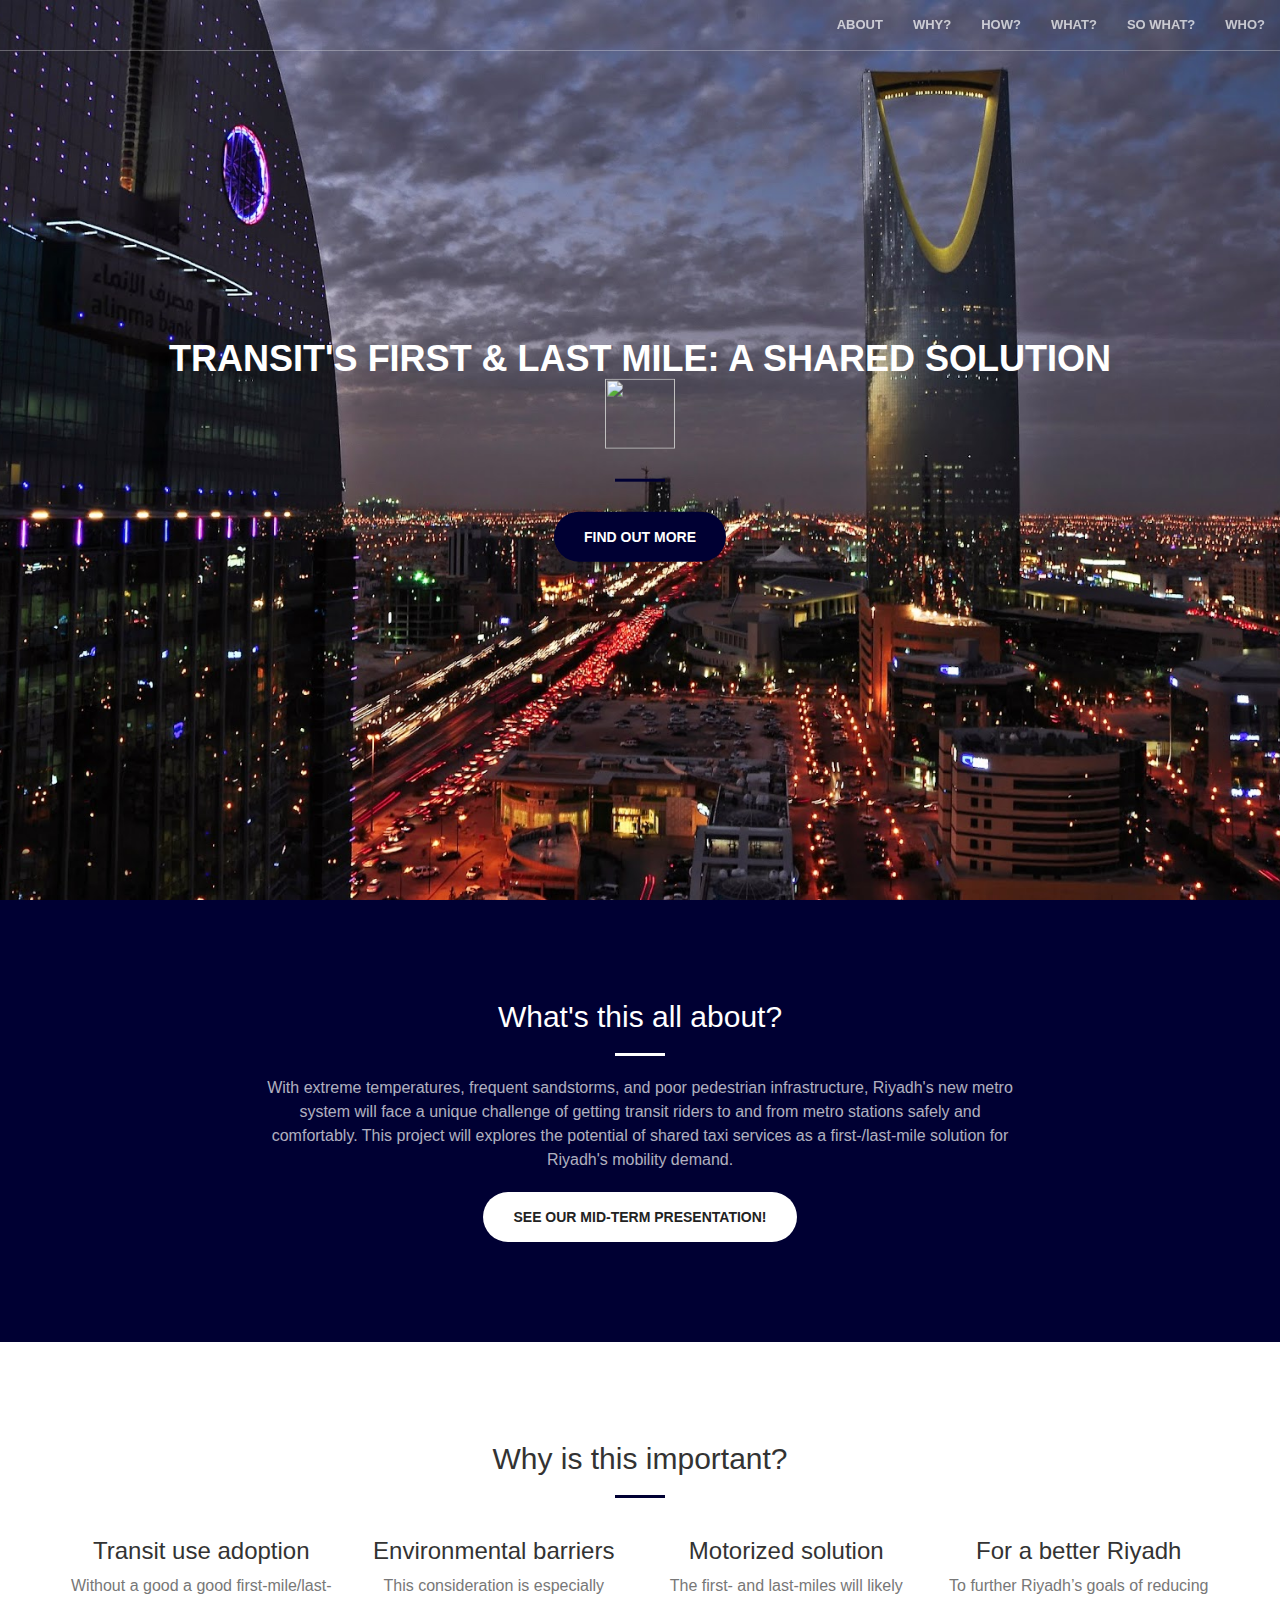
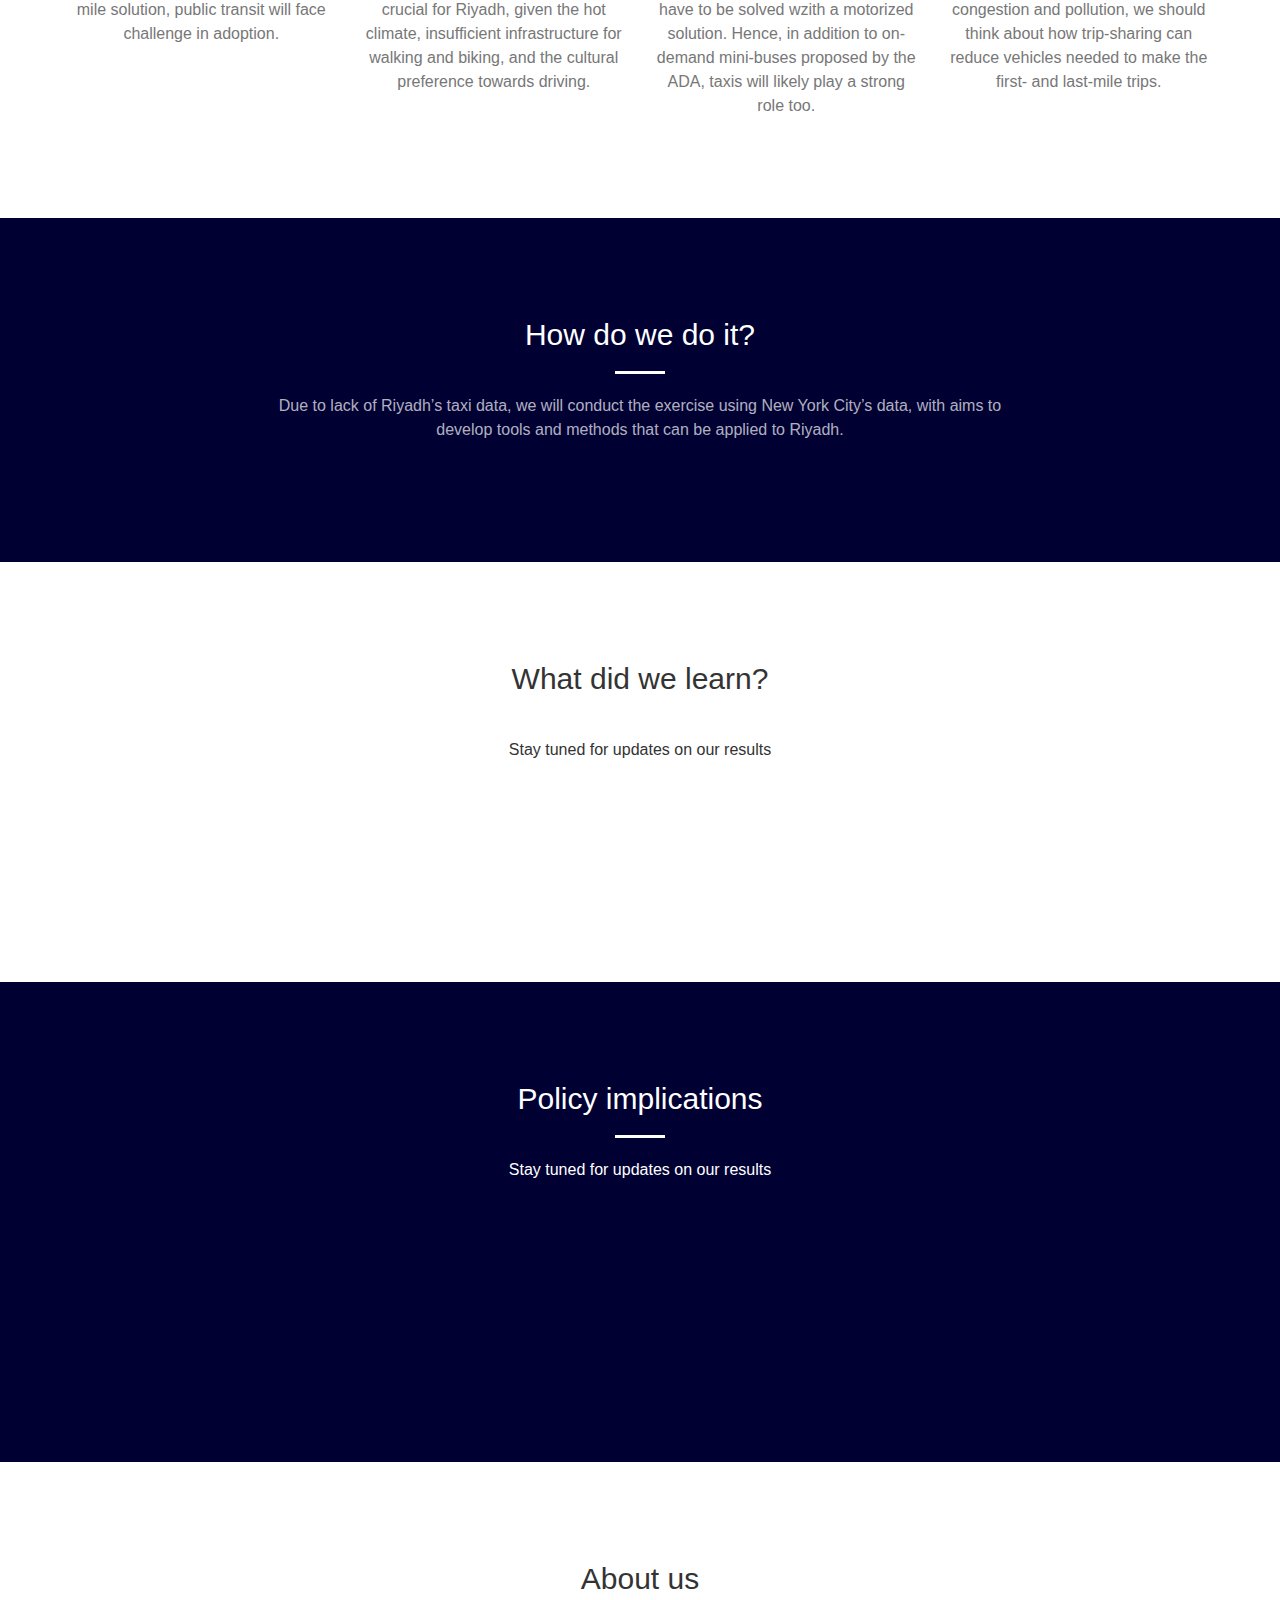
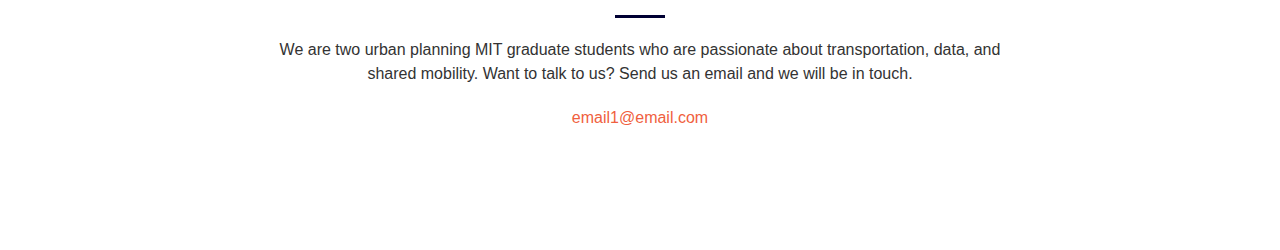
==== index.html @ 42cf821a "Added files via upload" ====
<!DOCTYPE html>
<html lang="en">

<head>

    <meta charset="utf-8">
    <meta http-equiv="X-UA-Compatible" content="IE=edge">
    <meta name="viewport" content="width=device-width, initial-scale=1">
    <meta name="description" content="">
    <meta name="author" content="">

    <title>PROJECT NAME HERE</title>
    <link rel="shortcut icon" href="project site/favicon.ico">

    <!-- Bootstrap Core CSS -->
    <link rel="stylesheet" href="project site/css/bootstrap.min.css" type="text/css">

    <!-- Custom Fonts 
    <link href='http://fonts.googleapis.com/css?family=Open+Sans:300italic,400italic,600italic,700italic,800italic,400,300,600,700,800' rel='stylesheet' type='text/css'>
    <link href='http://fonts.googleapis.com/css?family=Merriweather:400,300,300italic,400italic,700,700italic,900,900italic' rel='stylesheet' type='text/css'>
    <link rel="stylesheet" href="font-awesome/css/font-awesome.min.css" type="text/css">
    -->

    <!-- Plugin CSS -->
    <link rel="stylesheet" href="project site/css/animate.min.css" type="text/css">

    <!-- Custom CSS -->
    <link rel="stylesheet" href="project site/css/creative.css" type="text/css">

    <!-- HTML5 Shim and Respond.js IE8 support of HTML5 elements and media queries -->
    <!-- WARNING: Respond.js doesn't work if you view the page via file:// -->
    <!--[if lt IE 9]>
        <script src="https://oss.maxcdn.com/libs/html5shiv/3.7.0/html5shiv.js"></script>
        <script src="https://oss.maxcdn.com/libs/respond.js/1.4.2/respond.min.js"></script>
    <![endif]-->

</head>

<body id="page-top">

    <nav id="mainNav" class="navbar navbar-default navbar-fixed-top">
        <div class="container-fluid">
            <!-- Brand and toggle get grouped for better mobile display -->
            <div class="navbar-header">
                <button type="button" class="navbar-toggle collapsed" data-toggle="collapse" data-target="#bs-example-navbar-collapse-1">
                    <span class="sr-only">Toggle navigation</span>
                    <span class="icon-bar"></span>
                    <span class="icon-bar"></span>
                    <span class="icon-bar"></span>
                </button>

            </div>

            <!-- Collect the nav links, forms, and other content for toggling -->
            <div class="collapse navbar-collapse" id="bs-example-navbar-collapse-1">
                <ul class="nav navbar-nav navbar-right">
                    <li>
                        <a class="page-scroll" href="#about">About</a>
                    </li>
                    <li>
                        <a class="page-scroll" href="#why">Why?</a>
                    </li>
                    <li>
                        <a class="page-scroll" href="#method">How?</a>
                    </li>
                    <li>
                        <a class="page-scroll" href="#results">What?</a>
                    </li>
                    <li>
                        <a class="page-scroll" href="#policy">So what?</a>
                    </li>
                    <li>
                        <a class="page-scroll" href="#contact">Who?</a>
                    </li>
                </ul>
            </div>
            <!-- /.navbar-collapse -->
        </div>
        <!-- /.container-fluid -->
    </nav>

    <header>
        <div class="header-content">
            <div class="header-content-inner">
                <h1>Transit's First & Last Mile: a shared solution</h1>
                <img src="img/logo.png" style="width:70px;height:70px;">
                <hr>
                <a href="#about" class="btn btn-primary btn-xl page-scroll">Find Out More</a>
            </div>
        </div>
    </header>

    <section class="bg-primary" id="about">
        <div class="container">
            <div class="row">
                <div class="col-lg-8 col-lg-offset-2 text-center">
                    <h2 class="section-heading">What's this all about?</h2>
                    <hr class="light">
                    <p class="text-faded">With extreme temperatures, frequent sandstorms, and poor pedestrian infrastructure, Riyadh's new metro system will face a unique challenge of getting transit riders to and from metro stations safely and comfortably. This project will explores the potential of shared taxi services as a first-/last-mile solution for Riyadh's mobility demand.</p>
                    <a href=".\midterm_presentation.pptx" class="btn btn-default btn-xl">See our mid-term presentation!</a>
                </div>
            </div>
        </div>
    </section>

    <section id="why">
        <div class="container">
            <div class="row">
                <div class="col-lg-12 text-center">
                    <h2 class="section-heading">Why is this important?</h2>
                    <hr class="primary">
                </div>
            </div>
        </div>
        <div class="container">
            <div class="row">
                <div class="col-lg-3 col-md-6 text-center">
                    <div class="service-box">
                        <i class="fa fa-4x fa-diamond wow bounceIn text-primary"></i>
                        <h3>Transit use adoption</h3>
                        <p class="text-muted">Without a good a good first-mile/last-mile solution, public transit will face challenge in adoption.</p>
                    </div>
                </div>
                <div class="col-lg-3 col-md-6 text-center">
                    <div class="service-box">
                        <i class="fa fa-4x fa-paper-plane wow bounceIn text-primary" data-wow-delay=".1s"></i>
                        <h3>Environmental barriers</h3>
                        <p class="text-muted">This consideration is especially crucial for Riyadh, given the hot climate, insufficient infrastructure for walking and biking, and the cultural preference towards driving.</p>
                    </div>
                </div>
                <div class="col-lg-3 col-md-6 text-center">
                    <div class="service-box">
                        <i class="fa fa-4x fa-newspaper-o wow bounceIn text-primary" data-wow-delay=".2s"></i>
                        <h3>Motorized solution</h3>
                        <p class="text-muted">The first- and last-miles will likely have to be solved wzith a motorized solution. Hence, in addition to on-demand mini-buses proposed by the ADA, taxis will likely play a strong role too.</p>
                    </div>
                </div>
                <div class="col-lg-3 col-md-6 text-center">
                    <div class="service-box">
                        <i class="fa fa-4x fa-heart wow bounceIn text-primary" data-wow-delay=".3s"></i>
                        <h3>For a better Riyadh</h3>
                        <p class="text-muted">To further Riyadh’s goals of reducing congestion and pollution, we should think about how trip-sharing can reduce vehicles needed to make the first- and last-mile trips.</p>
                    </div>
                </div>
            </div>
        </div>
    </section>

    <section class="bg-primary" id="method">
        <div class="container">
            <div class="row">
                <div class="col-lg-8 col-lg-offset-2 text-center">
                    <h2 class="section-heading">How do we do it?</h2>
                    <hr class="light">
                    <p class="text-faded">Due to lack of Riyadh’s taxi data, we will conduct the exercise using New York City’s data, with aims to develop tools and methods that can be applied to Riyadh. </p>
                </div>
            </div>
        </div>
    </section>

    <section id="results">
        <div class="container">
            <div class="row">
                <div class="col-lg-8 col-lg-offset-2 text-center">
                    <h2 class="section-heading">What did we learn?</h2>
                    <hr class="light">
                    <p>Stay tuned for updates on our results</p>
                    <br><br><br><br><br>
                </div>
            </div>
        </div>
    </section>

    <section class="bg-primary" id="policy">
        <div class="container">
            <div class="row">
                <div class="col-lg-8 col-lg-offset-2 text-center">
                    <h2 class="section-heading">Policy implications</h2>
                    <hr class="light">
                    <p>Stay tuned for updates on our results</p>
                    <br><br><br><br><br><br><br><br>
            </div>
        </div>
    </section>

    <section id="contact">
        <div class="container">
            <div class="row">
                <div class="col-lg-8 col-lg-offset-2 text-center">
                    <h2 class="section-heading">About us</h2>
                    <hr class="primary">
                    <p>We are two urban planning MIT graduate students who are passionate about transportation, data, and shared mobility. Want to talk to us? Send us an email and we will be in touch.</p>
                     <p><a href="mailto:email1@email.com">email1@email.com</a></p>
                </div>
            </div>
        </div>
    </section>

    <!-- jQuery -->
    <script src="js/jquery.js"></script>

    <!-- Bootstrap Core JavaScript -->
    <script src="js/bootstrap.min.js"></script>

    <!-- Plugin JavaScript -->
    <script src="js/jquery.easing.min.js"></script>
    <script src="js/jquery.fittext.js"></script>
    <script src="js/wow.min.js"></script>

    <!-- Custom Theme JavaScript -->
    <script src="js/creative.js"></script>

</body>

</html>
---- project site/css/creative.css ----
/*!
 * Start Bootstrap - Creative Bootstrap Theme (http://startbootstrap.com)
 * Code licensed under the Apache License v2.0.
 * For details, see http://www.apache.org/licenses/LICENSE-2.0.
 */

html,
body {
    width: 100%;
    height: 100%;
}

body {
    font-family: Merriweather,'Helvetica Neue',Arial,sans-serif;
}

hr {
    max-width: 50px;
    border-color: #000033;
    border-width: 3px;
}

hr.light {
    border-color: #fff;
}

a {
    color: #f05f40;
    -webkit-transition: all .35s;
    -moz-transition: all .35s;
    transition: all .35s;
}

a:hover,
a:focus {
    color: #eb3812;
}

h1,
h2,
h3,
h4,
h5,
h6 {
    font-family: 'Open Sans','Helvetica Neue',Arial,sans-serif;
}

p {
    margin-bottom: 20px;
    font-size: 16px;
    line-height: 1.5;
}

.bg-primary {
    background-color: #000033;
}

.bg-dark {
    color: #fff;
    background-color: #222;
}

.text-faded {
    color: rgba(255,255,255,.7);
}

section {
    padding: 100px 0;
}

aside {
    padding: 50px 0;
}

.no-padding {
    padding: 0;
}

.navbar-default {
    border-color: rgba(34,34,34,.05);
    font-family: 'Open Sans','Helvetica Neue',Arial,sans-serif;
    background-color: #fff;
    -webkit-transition: all .35s;
    -moz-transition: all .35s;
    transition: all .35s;
}

.navbar-default .navbar-header .navbar-brand {
    text-transform: uppercase;
    font-family: 'Open Sans','Helvetica Neue',Arial,sans-serif;
    font-weight: 700;
    color: #f05f40;
}

.navbar-default .navbar-header .navbar-brand:hover,
.navbar-default .navbar-header .navbar-brand:focus {
    color: #eb3812;
}

.navbar-default .nav > li>a,
.navbar-default .nav>li>a:focus {
    text-transform: uppercase;
    font-size: 13px;
    font-weight: 700;
    color: #222;
}

.navbar-default .nav > li>a:hover,
.navbar-default .nav>li>a:focus:hover {
    color: #f05f40;
}

.navbar-default .nav > li.active>a,
.navbar-default .nav>li.active>a:focus {
    color: #f05f40!important;
    background-color: transparent;
}

.navbar-default .nav > li.active>a:hover,
.navbar-default .nav>li.active>a:focus:hover {
    background-color: transparent;
}

@media(min-width:768px) {
    .navbar-default {
        border-color: rgba(255,255,255,.3);
        background-color: transparent;
    }

    .navbar-default .navbar-header .navbar-brand {
        color: rgba(255,255,255,.7);
    }

    .navbar-default .navbar-header .navbar-brand:hover,
    .navbar-default .navbar-header .navbar-brand:focus {
        color: #fff;
    }

    .navbar-default .nav > li>a,
    .navbar-default .nav>li>a:focus {
        color: rgba(255,255,255,.7);
    }

    .navbar-default .nav > li>a:hover,
    .navbar-default .nav>li>a:focus:hover {
        color: #fff;
    }

    .navbar-default.affix {
        border-color: rgba(34,34,34,.05);
        background-color: #fff;
    }

    .navbar-default.affix .navbar-header .navbar-brand {
        font-size: 14px;
        color: #f05f40;
    }

    .navbar-default.affix .navbar-header .navbar-brand:hover,
    .navbar-default.affix .navbar-header .navbar-brand:focus {
        color: #eb3812;
    }

    .navbar-default.affix .nav > li>a,
    .navbar-default.affix .nav>li>a:focus {
        color: #222;
    }

    .navbar-default.affix .nav > li>a:hover,
    .navbar-default.affix .nav>li>a:focus:hover {
        color: #f05f40;
    }
}

header {
    position: relative;
    width: 100%;
    min-height: auto;
    text-align: center;
    color: #fff;
    background-image: url(../img/header.jpg);
    background-position: center;
    -webkit-background-size: cover;
    -moz-background-size: cover;
    background-size: cover;
    -o-background-size: cover;
}

header .header-content {
    position: relative;
    width: 100%;
    padding: 100px 15px;
    text-align: center;
}

header .header-content .header-content-inner h1 {
    margin-top: 0;
    margin-bottom: 0;
    text-transform: uppercase;
    font-weight: 700;
}

header .header-content .header-content-inner hr {
    margin: 30px auto;
}

header .header-content .header-content-inner p {
    margin-bottom: 50px;
    font-size: 16px;
    font-weight: 300;
    color: rgba(255,255,255,.7);
}

@media(min-width:768px) {
    header {
        min-height: 100%;
    }

    header .header-content {
        position: absolute;
        top: 50%;
        padding: 0 50px;
        -webkit-transform: translateY(-50%);
        -ms-transform: translateY(-50%);
        transform: translateY(-50%);
    }

    header .header-content .header-content-inner {
        margin-right: auto;
        margin-left: auto;
        max-width: 1000px;
    }

    header .header-content .header-content-inner p {
        margin-right: auto;
        margin-left: auto;
        max-width: 80%;
        font-size: 18px;
    }
}

.section-heading {
    margin-top: 0;
}

.service-box {
    margin: 50px auto 0;
    max-width: 400px;
}

@media(min-width:992px) {
    .service-box {
        margin: 20px auto 0;
    }
}

.service-box p {
    margin-bottom: 0;
}

.portfolio-box {
    display: block;
    position: relative;
    margin: 0 auto;
    max-width: 650px;
}

.portfolio-box .portfolio-box-caption {
    display: block;
    position: absolute;
    bottom: 0;
    width: 100%;
    height: 100%;
    text-align: center;
    color: #fff;
    opacity: 0;
    background: rgba(240,95,64,.9);
    -webkit-transition: all .35s;
    -moz-transition: all .35s;
    transition: all .35s;
}

.portfolio-box .portfolio-box-caption .portfolio-box-caption-content {
    position: absolute;
    top: 50%;
    width: 100%;
    text-align: center;
    transform: translateY(-50%);
}

.portfolio-box .portfolio-box-caption .portfolio-box-caption-content .project-category,
.portfolio-box .portfolio-box-caption .portfolio-box-caption-content .project-name {
    padding: 0 15px;
    font-family: 'Open Sans','Helvetica Neue',Arial,sans-serif;
}

.portfolio-box .portfolio-box-caption .portfolio-box-caption-content .project-category {
    text-transform: uppercase;
    font-size: 14px;
    font-weight: 600;
}

.portfolio-box .portfolio-box-caption .portfolio-box-caption-content .project-name {
    font-size: 18px;
}

.portfolio-box:hover .portfolio-box-caption {
    opacity: 1;
}

@media(min-width:768px) {
    .portfolio-box .portfolio-box-caption .portfolio-box-caption-content .project-category {
        font-size: 16px;
    }

    .portfolio-box .portfolio-box-caption .portfolio-box-caption-content .project-name {
        font-size: 22px;
    }
}

.call-to-action h2 {
    margin: 0 auto 20px;
}

.text-primary {
    color: #f05f40;
}

.no-gutter > [class*=col-] {
    padding-right: 0;
    padding-left: 0;
}

.btn-default {
    border-color: #fff;
    color: #222;
    background-color: #fff;
    -webkit-transition: all .35s;
    -moz-transition: all .35s;
    transition: all .35s;
}

.btn-default:hover,
.btn-default:focus,
.btn-default.focus,
.btn-default:active,
.btn-default.active,
.open > .dropdown-toggle.btn-default {
    border-color: #ededed;
    color: #222;
    background-color: #f2f2f2;
}

.btn-default:active,
.btn-default.active,
.open > .dropdown-toggle.btn-default {
    background-image: none;
}

.btn-default.disabled,
.btn-default[disabled],
fieldset[disabled] .btn-default,
.btn-default.disabled:hover,
.btn-default[disabled]:hover,
fieldset[disabled] .btn-default:hover,
.btn-default.disabled:focus,
.btn-default[disabled]:focus,
fieldset[disabled] .btn-default:focus,
.btn-default.disabled.focus,
.btn-default[disabled].focus,
fieldset[disabled] .btn-default.focus,
.btn-default.disabled:active,
.btn-default[disabled]:active,
fieldset[disabled] .btn-default:active,
.btn-default.disabled.active,
.btn-default[disabled].active,
fieldset[disabled] .btn-default.active {
    border-color: #fff;
    background-color: #fff;
}

.btn-default .badge {
    color: #fff;
    background-color: #222;
}

.btn-primary {
    border-color: #000033;
    color: #fff;
    background-color: #000033;
    -webkit-transition: all .35s;
    -moz-transition: all .35s;
    transition: all .35s;
}

.btn-primary:hover,
.btn-primary:focus,
.btn-primary.focus,
.btn-primary:active,
.btn-primary.active,
.open > .dropdown-toggle.btn-primary {
    border-color: #ed431f;
    color: #fff;
    background-color: #ee4b28;
}

.btn-primary:active,
.btn-primary.active,
.open > .dropdown-toggle.btn-primary {
    background-image: none;
}

.btn-primary.disabled,
.btn-primary[disabled],
fieldset[disabled] .btn-primary,
.btn-primary.disabled:hover,
.btn-primary[disabled]:hover,
fieldset[disabled] .btn-primary:hover,
.btn-primary.disabled:focus,
.btn-primary[disabled]:focus,
fieldset[disabled] .btn-primary:focus,
.btn-primary.disabled.focus,
.btn-primary[disabled].focus,
fieldset[disabled] .btn-primary.focus,
.btn-primary.disabled:active,
.btn-primary[disabled]:active,
fieldset[disabled] .btn-primary:active,
.btn-primary.disabled.active,
.btn-primary[disabled].active,
fieldset[disabled] .btn-primary.active {
    border-color: #f05f40;
    background-color: #f05f40;
}

.btn-primary .badge {
    color: #f05f40;
    background-color: #fff;
}

.btn {
    border: 0;
    border-radius: 300px;
    text-transform: uppercase;
    font-family: 'Open Sans','Helvetica Neue',Arial,sans-serif;
    font-weight: 700;
}

.btn-xl {
    padding: 15px 30px;
}

::-moz-selection {
    text-shadow: none;
    color: #fff;
    background: #222;
}

::selection {
    text-shadow: none;
    color: #fff;
    background: #222;
}

img::selection {
    color: #fff;
    background: 0 0;
}

img::-moz-selection {
    color: #fff;
    background: 0 0;
}

body {
    webkit-tap-highlight-color: #222;
}
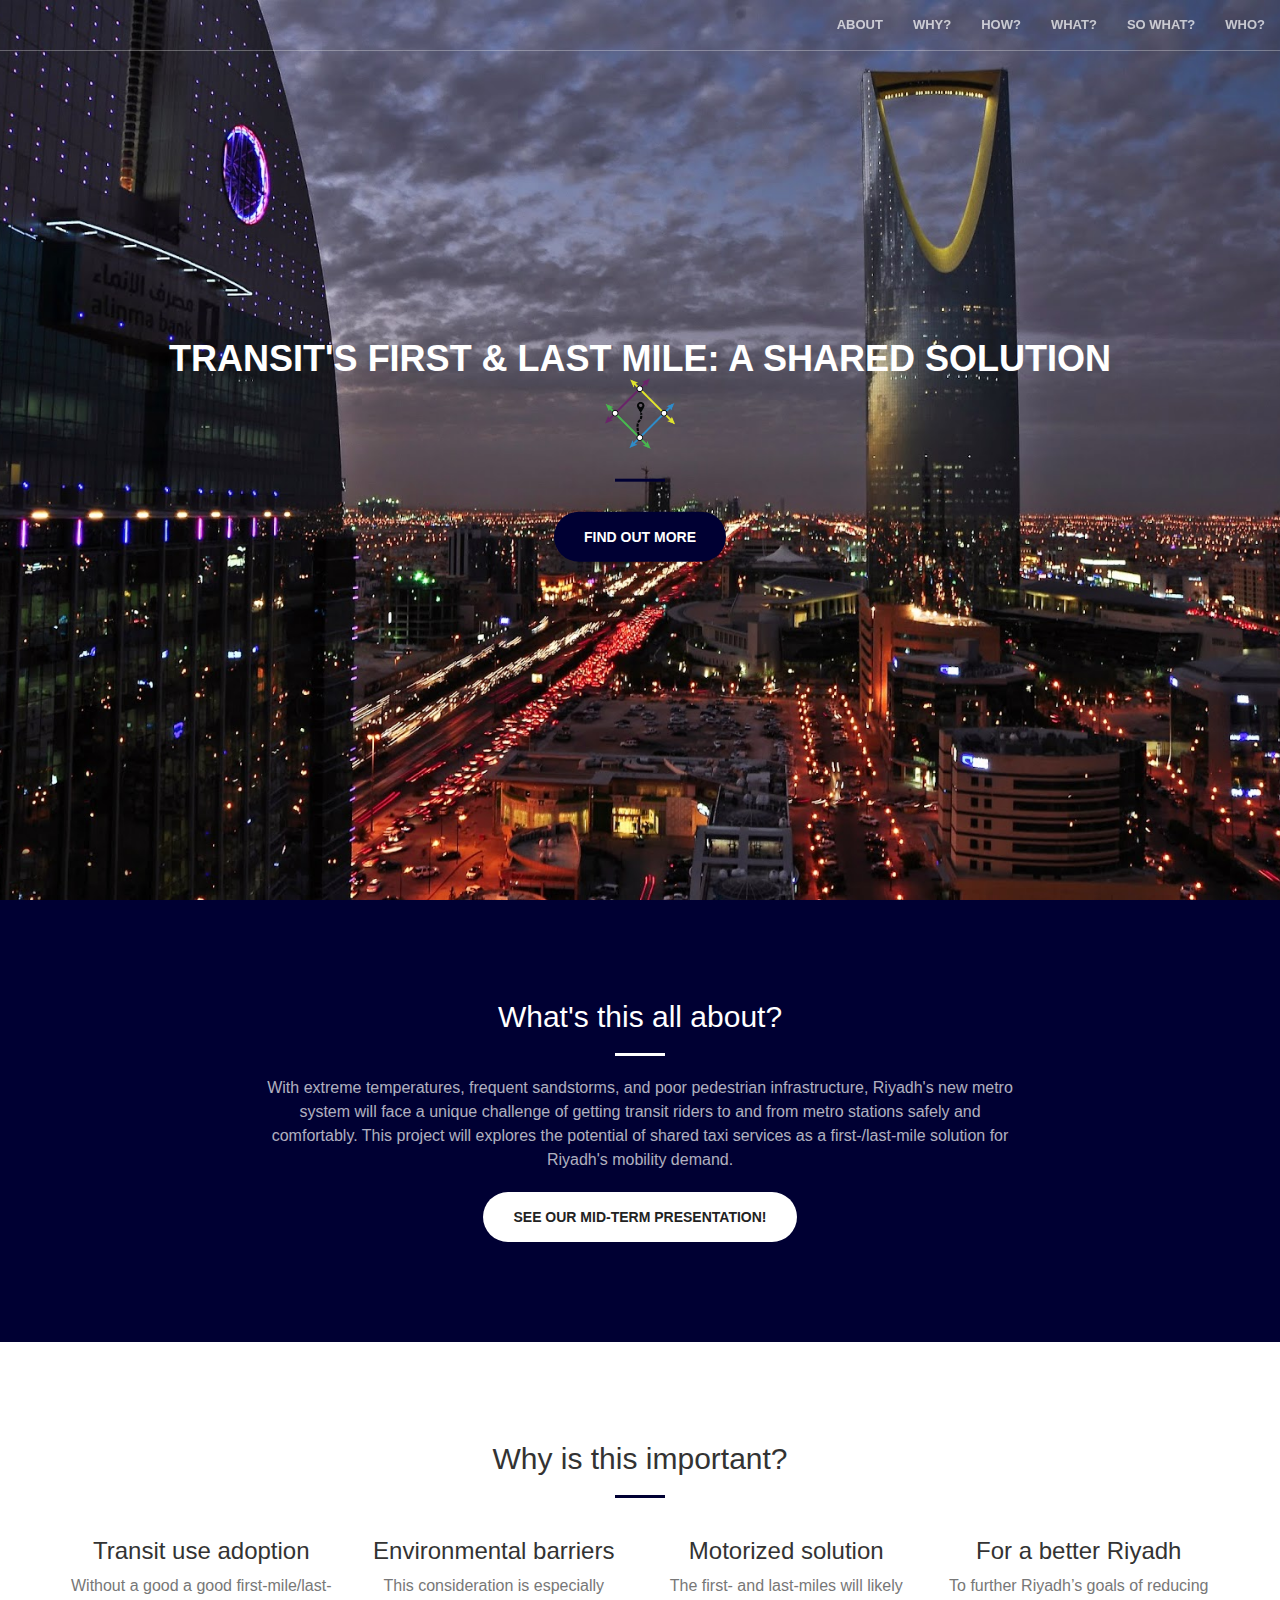
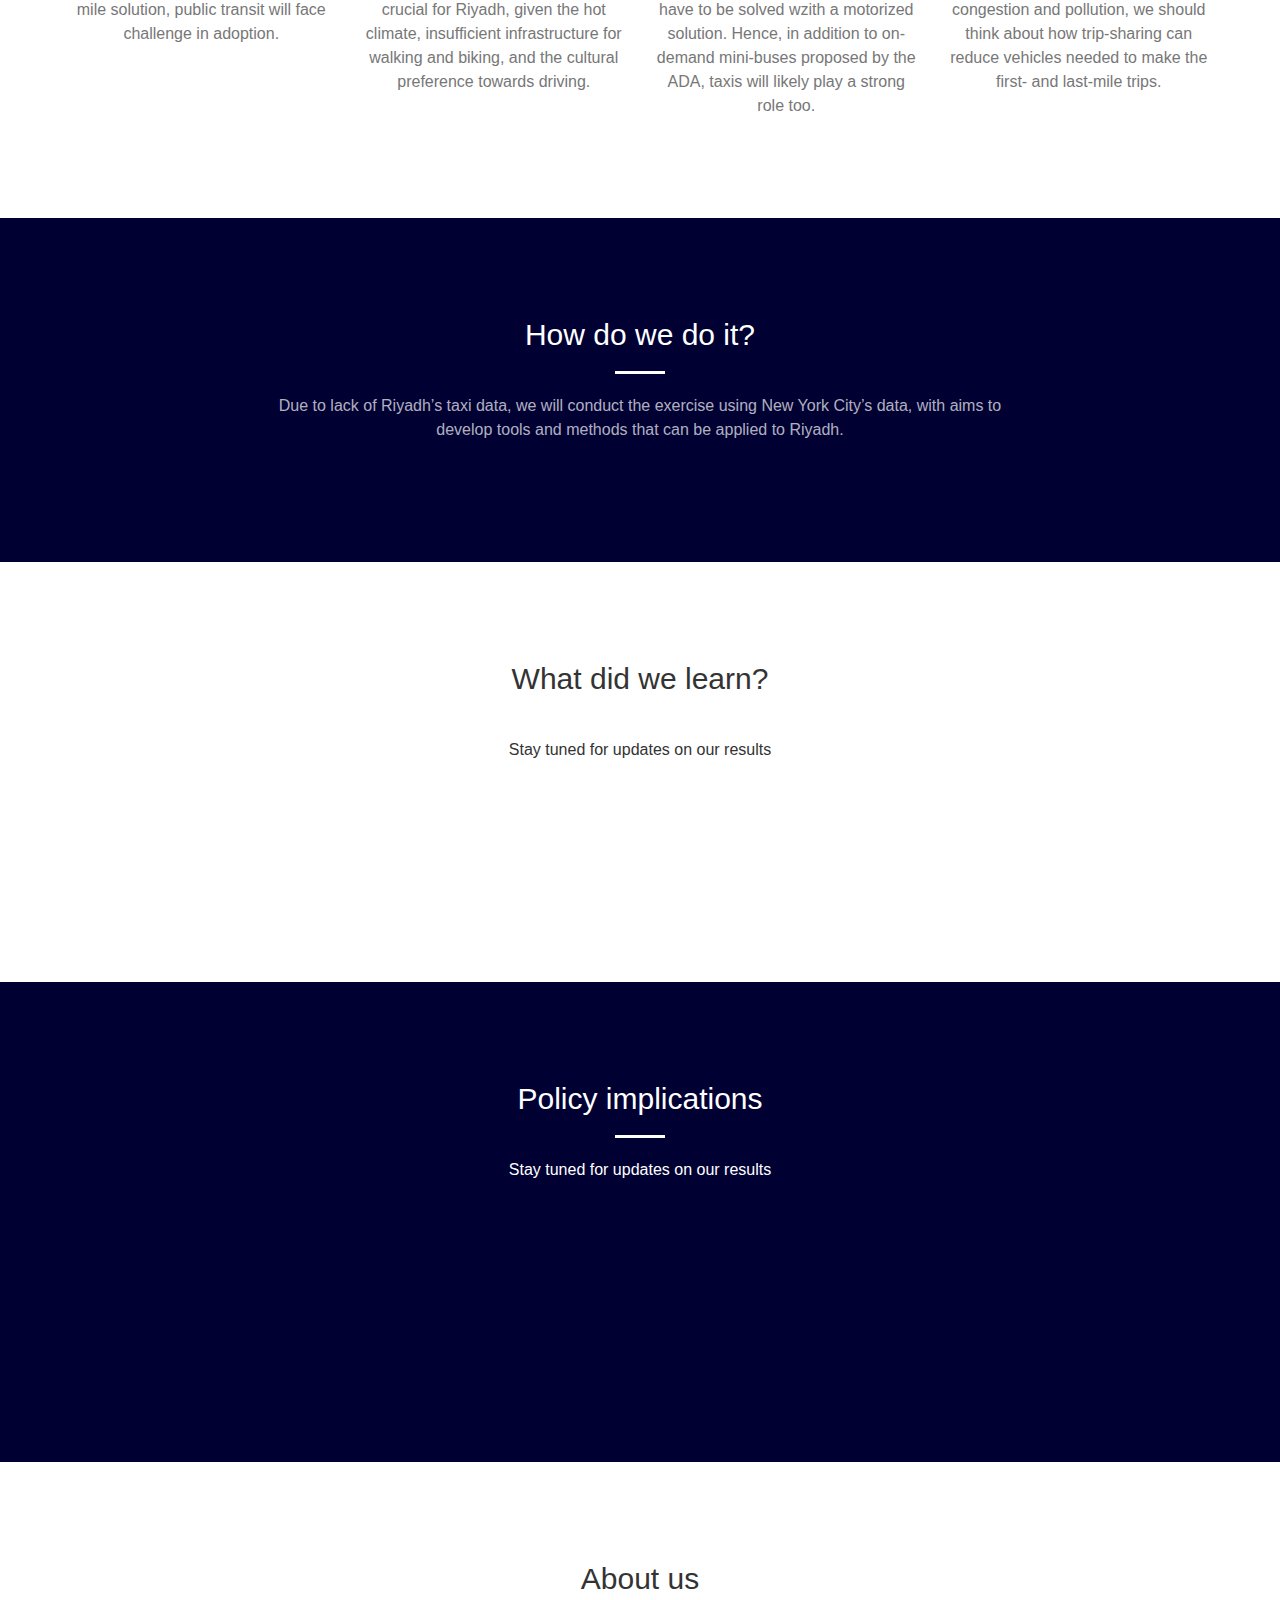
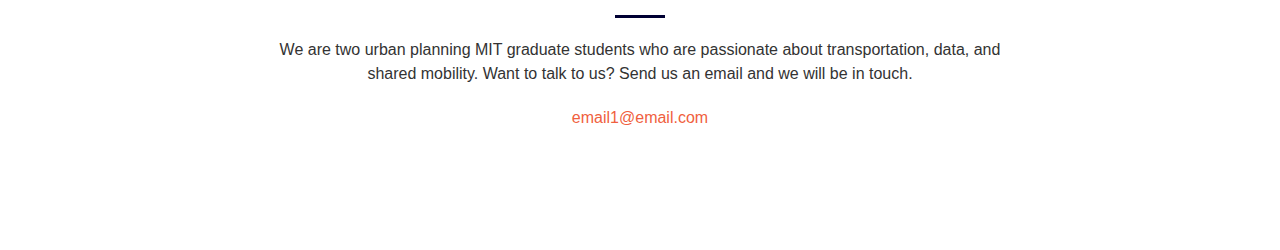
==== commit 422000c5: "Update index.html" ====
--- a/index.html
+++ b/index.html
@@ -83,7 +83,7 @@
         <div class="header-content">
             <div class="header-content-inner">
                 <h1>Transit's First & Last Mile: a shared solution</h1>
-                <img src="img/logo.png" style="width:70px;height:70px;">
+                <img src="project site/img/logo.png" style="width:70px;height:70px;">
                 <hr>
                 <a href="#about" class="btn btn-primary btn-xl page-scroll">Find Out More</a>
             </div>
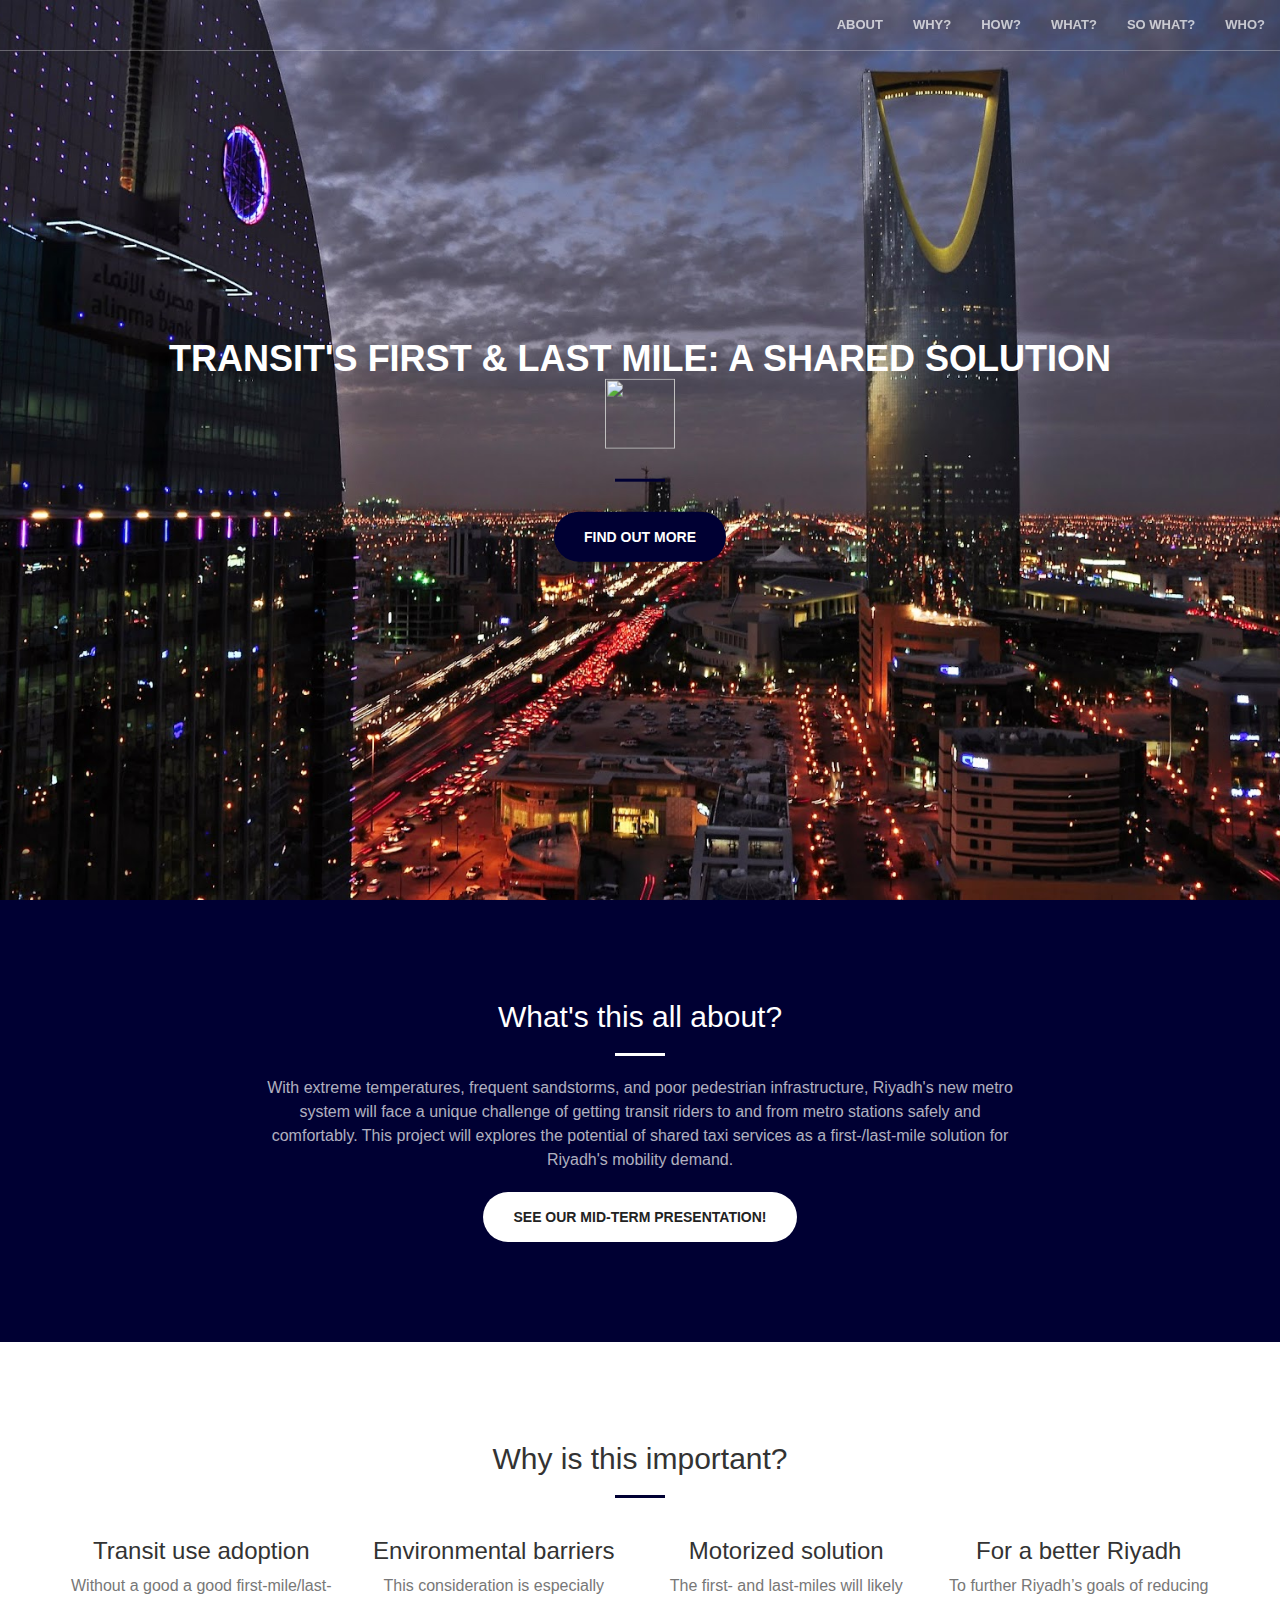
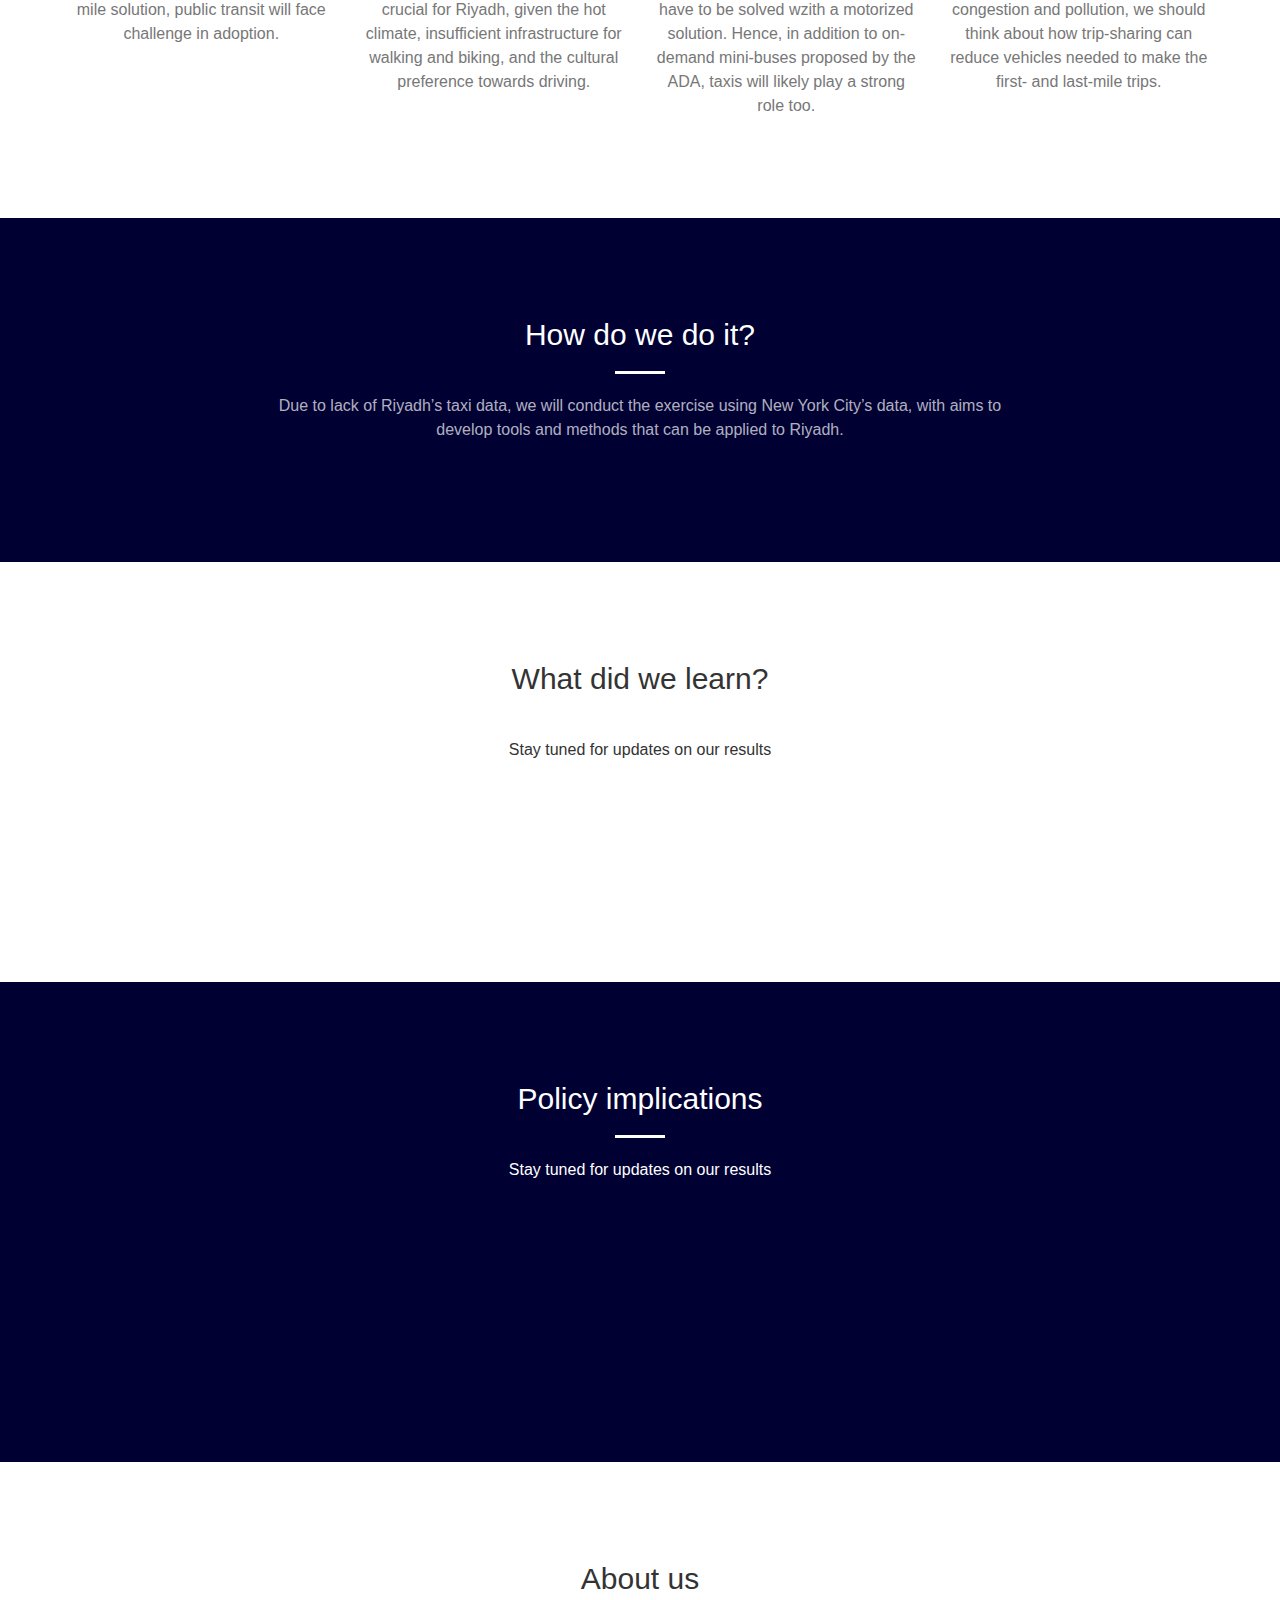
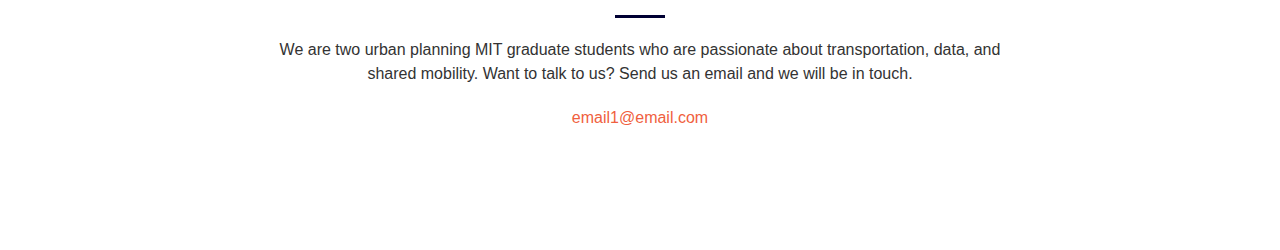
==== commit f0228404: "Update index.html" ====
--- a/index.html
+++ b/index.html
@@ -9,7 +9,7 @@
     <meta name="description" content="">
     <meta name="author" content="">
 
-    <title>PROJECT NAME HERE</title>
+    <title>A Shared Vision </title>
     <link rel="shortcut icon" href="project site/favicon.ico">
 
     <!-- Bootstrap Core CSS -->
@@ -83,7 +83,7 @@
         <div class="header-content">
             <div class="header-content-inner">
                 <h1>Transit's First & Last Mile: a shared solution</h1>
-                <img src="project site/img/logo.png" style="width:70px;height:70px;">
+                <img src="img/logo.png" style="width:70px;height:70px;">
                 <hr>
                 <a href="#about" class="btn btn-primary btn-xl page-scroll">Find Out More</a>
             </div>
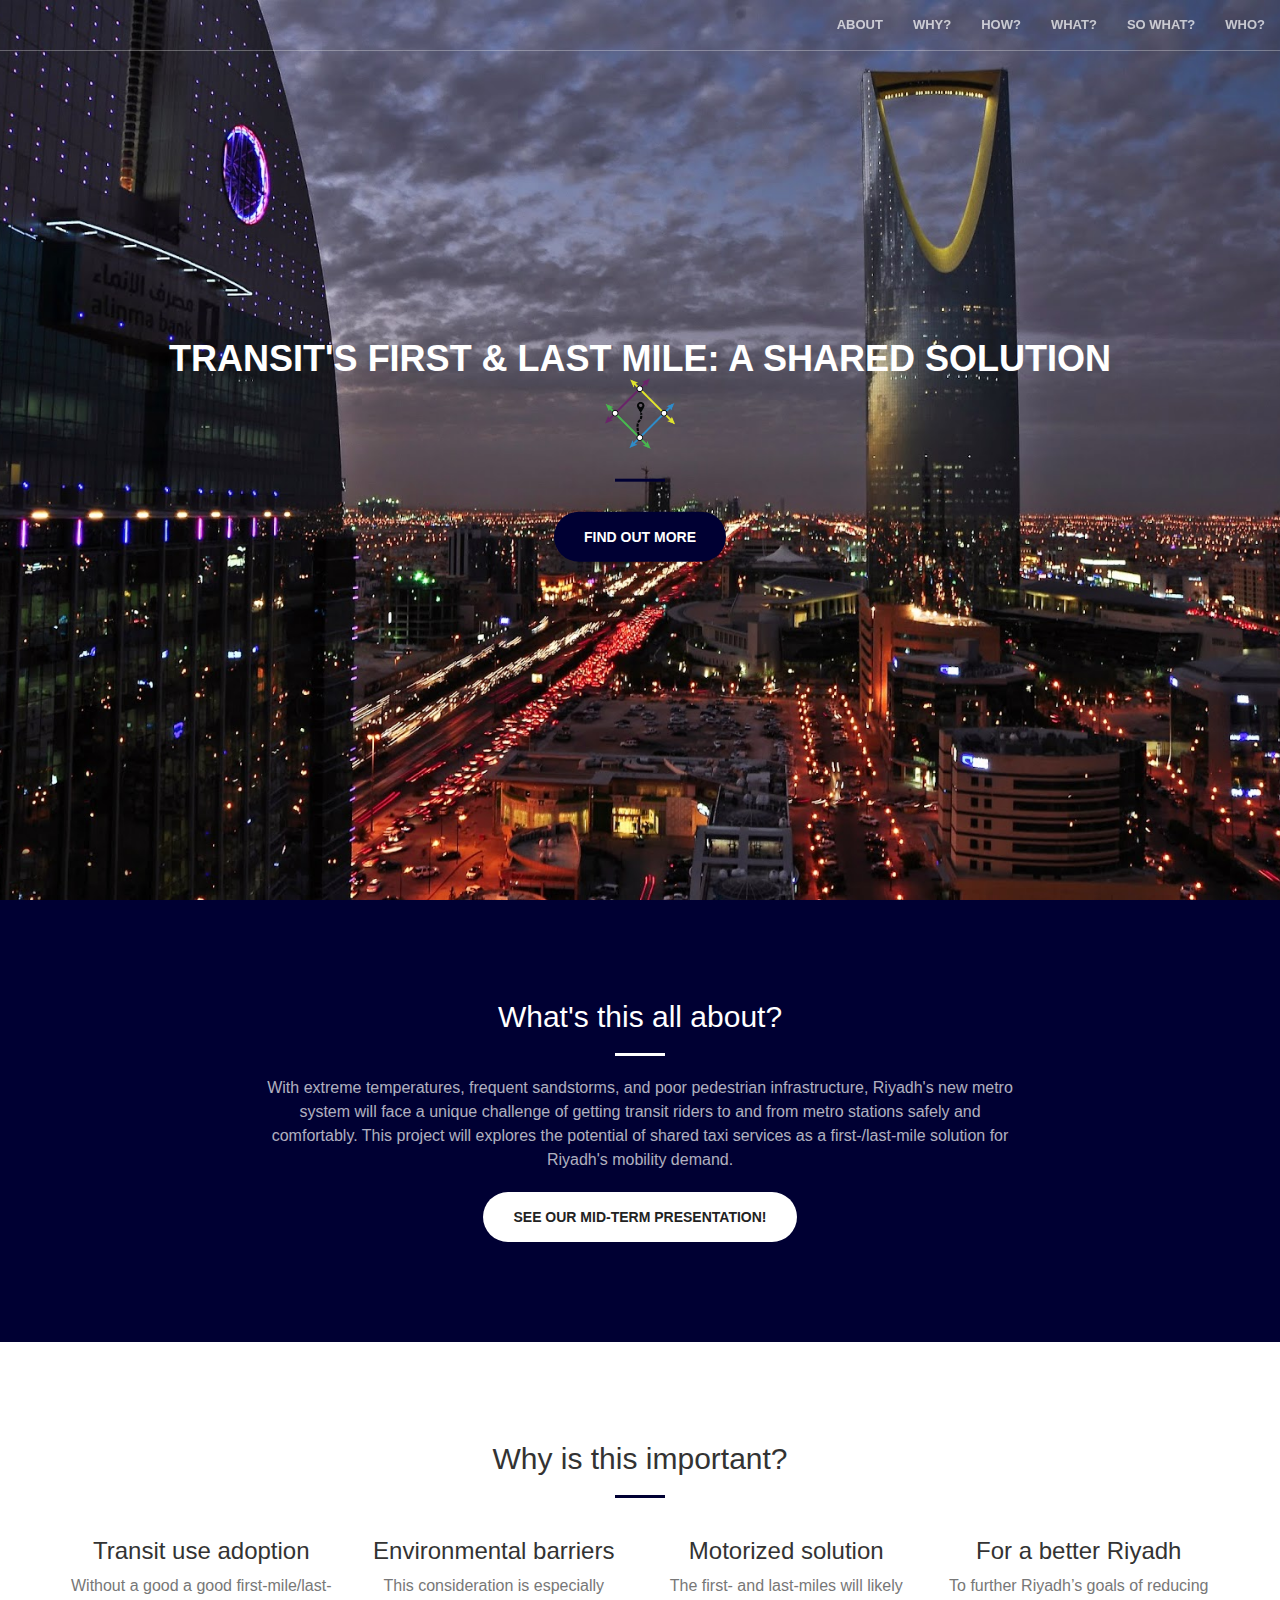
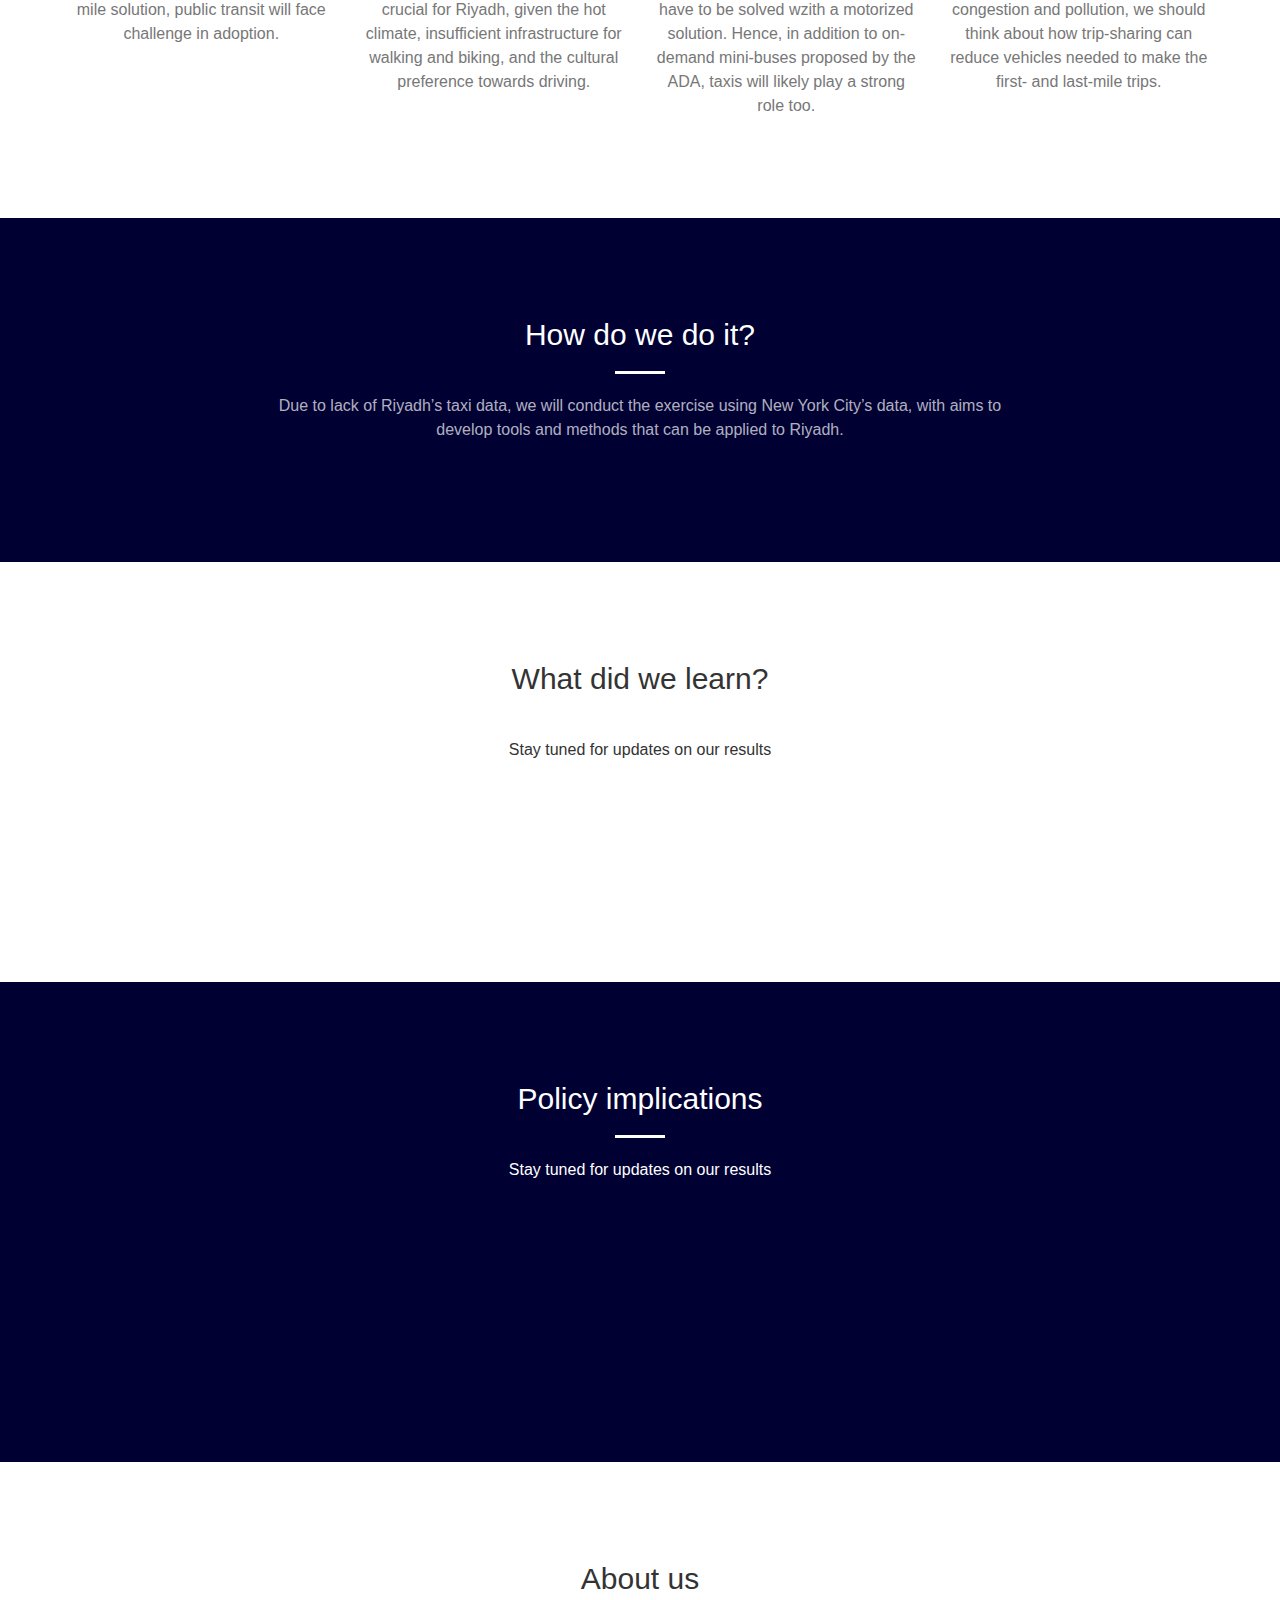
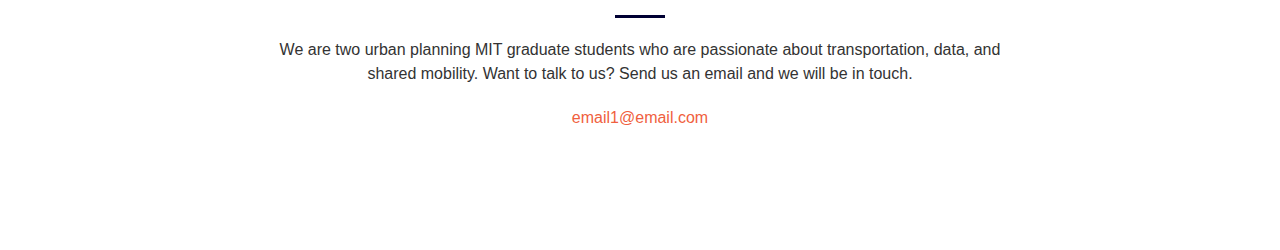
==== commit a6384d21: "Update index.html" ====
--- a/index.html
+++ b/index.html
@@ -9,7 +9,7 @@
     <meta name="description" content="">
     <meta name="author" content="">
 
-    <title>A Shared Vision </title>
+    <title>A Shared Vision</title>
     <link rel="shortcut icon" href="project site/favicon.ico">
 
     <!-- Bootstrap Core CSS -->
@@ -83,7 +83,7 @@
         <div class="header-content">
             <div class="header-content-inner">
                 <h1>Transit's First & Last Mile: a shared solution</h1>
-                <img src="img/logo.png" style="width:70px;height:70px;">
+                <img src="project site/img/logo.png" style="width:70px;height:70px;">
                 <hr>
                 <a href="#about" class="btn btn-primary btn-xl page-scroll">Find Out More</a>
             </div>
